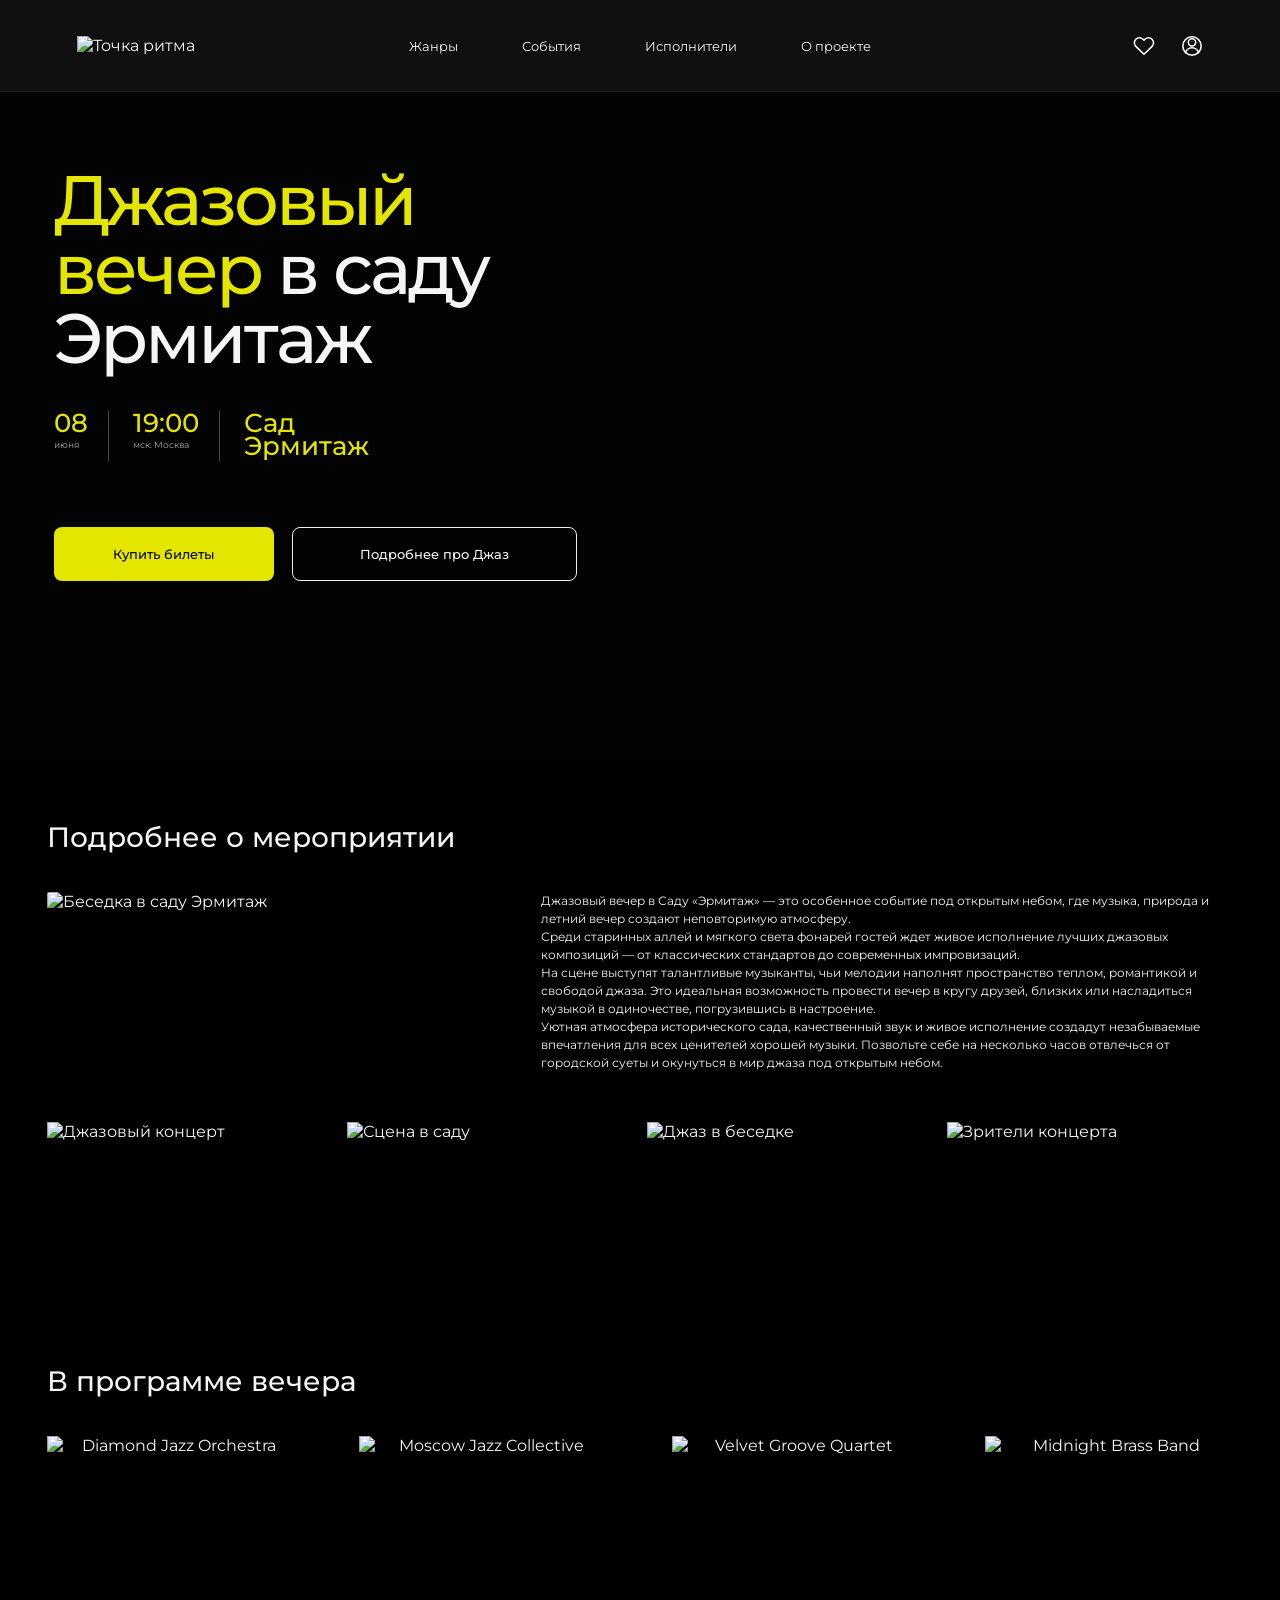
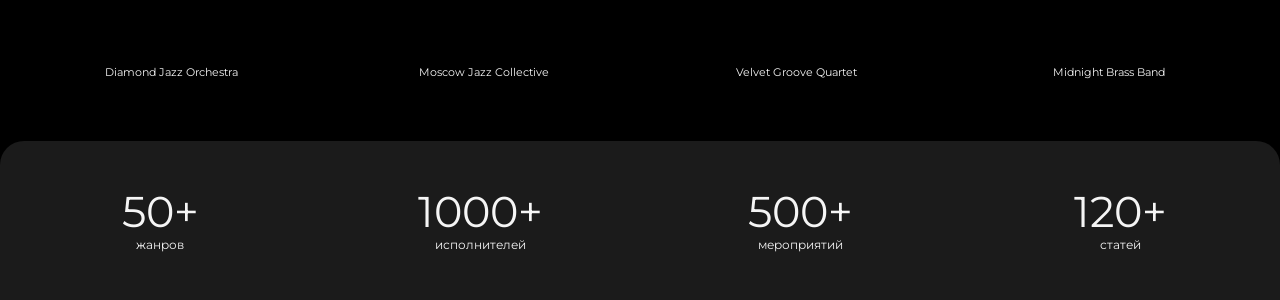
==== event-jazz.html @ b8788c82 "Add files via upload" ====
<!doctype html>
<html lang="ru">
<head>
  <meta charset="UTF-8">
  <meta name="viewport" content="width=device-width,initial-scale=1">
  <meta name="theme-color" content="#000000">
  <title>Джазовый вечер в саду Эрмитаж — Точка ритма</title>
  <link rel="preconnect" href="https://fonts.googleapis.com">
  <link rel="preconnect" href="https://fonts.gstatic.com" crossorigin>
  <link href="https://fonts.googleapis.com/css2?family=Montserrat:wght@400;500;600&display=swap" rel="stylesheet">
  <link rel="stylesheet" href="styles.css">
  <link rel="stylesheet" href="event.css">
</head>
<body class="event-page">
  <header>
    <a class="logo" href="index.html" aria-label="Точка ритма"><img src="assets/logo.png" alt="Точка ритма"></a>
    <nav aria-label="Основная навигация">
      <a href="index.html#genres">Жанры</a>
      <a href="index.html#events">События</a>
      <a href="index.html#artists">Исполнители</a>
      <a href="index.html#about">О проекте</a>
    </nav>
    <div class="actions">
      <button class="favorites-toggle" aria-label="Избранное"><svg viewBox="0 0 24 24"><path d="M20.8 4.6a5.5 5.5 0 0 0-7.8 0L12 5.7l-1.1-1.1a5.5 5.5 0 0 0-7.8 7.8l1.1 1.1L12 21l7.7-7.5 1.1-1.1a5.5 5.5 0 0 0 0-7.8Z"/></svg><span class="favorite-count">0</span></button>
      <button aria-label="Профиль"><svg viewBox="0 0 24 24"><circle cx="12" cy="8" r="4"/><path d="M4.8 20a7.3 7.3 0 0 1 14.4 0"/><circle cx="12" cy="12" r="10"/></svg></button>
      <button class="menu" aria-label="Меню"><span></span><span></span></button>
    </div>
  </header>

  <main>
    <section class="jazz-hero">
      <div class="jazz-copy">
        <h1><em>Джазовый<br>вечер</em> в саду<br>Эрмитаж</h1>
        <div class="event-facts">
          <div><b>08</b><small>июня</small></div>
          <div><b>19:00</b><small>мск. Москва</small></div>
          <div><b>Сад<br>Эрмитаж</b></div>
        </div>
        <div class="jazz-actions">
          <a href="checkout.html" class="button primary">Купить билеты</a>
          <a href="#details" class="button secondary">Подробнее про Джаз</a>
        </div>
      </div>
    </section>

    <section class="event-details content-section" id="details">
      <h2>Подробнее о мероприятии</h2>
      <div class="details-row">
        <img src="assets/jazz-venue.png" alt="Беседка в саду Эрмитаж">
        <p>Джазовый вечер в Саду «Эрмитаж» — это особенное событие под открытым небом, где музыка, природа и летний вечер создают неповторимую атмосферу.<br>Среди старинных аллей и мягкого света фонарей гостей ждет живое исполнение лучших джазовых композиций — от классических стандартов до современных импровизаций.<br>На сцене выступят талантливые музыканты, чьи мелодии наполнят пространство теплом, романтикой и свободой джаза. Это идеальная возможность провести вечер в кругу друзей, близких или насладиться музыкой в одиночестве, погрузившись в настроение.<br>Уютная атмосфера исторического сада, качественный звук и живое исполнение создадут незабываемые впечатления для всех ценителей хорошей музыки. Позвольте себе на несколько часов отвлечься от городской суеты и окунуться в мир джаза под открытым небом.</p>
      </div>
      <div class="event-gallery">
        <img src="assets/jazz-gallery-1.png" alt="Джазовый концерт">
        <img src="assets/jazz-gallery-2.png" alt="Сцена в саду">
        <img src="assets/jazz-gallery-3.png" alt="Джаз в беседке">
        <img src="assets/jazz-gallery-4.png" alt="Зрители концерта">
      </div>
    </section>

    <section class="lineup content-section">
      <h2>В программе вечера</h2>
      <div class="lineup-grid">
        <figure><img src="assets/band-diamond.png" alt="Diamond Jazz Orchestra"><figcaption>Diamond Jazz Orchestra</figcaption></figure>
        <figure><img src="assets/band-moscow.png" alt="Moscow Jazz Collective"><figcaption>Moscow Jazz Collective</figcaption></figure>
        <figure><img src="assets/band-velvet.png" alt="Velvet Groove Quartet"><figcaption>Velvet Groove Quartet</figcaption></figure>
        <figure><img src="assets/band-midnight.png" alt="Midnight Brass Band"><figcaption>Midnight Brass Band</figcaption></figure>
      </div>
    </section>

    <section class="stats">
      <div><b>50+</b><span>жанров</span></div><div><b>1000+</b><span>исполнителей</span></div>
      <div><b>500+</b><span>мероприятий</span></div><div><b>120+</b><span>статей</span></div>
    </section>
  </main>
  <script src="script.js"></script>
</body>
</html>
---- styles.css ----
:root{--acid:#e5e600;--bg:#000;--white:#f5f5f5;--pad:clamp(28px,3.65vw,72px)}
*{box-sizing:border-box}
html{scroll-behavior:smooth}
body{margin:0;background:#000;color:var(--white);font-family:Montserrat,Arial,sans-serif}
button,a{color:inherit;font:inherit}
a{text-decoration:none}
main{width:100%;margin:0;background:#000;overflow:hidden}
.hero{height:801px;position:relative;background:#050505 url("assets/hero.png") center/cover no-repeat}
header{height:92px;position:fixed;z-index:50;top:0;left:0;right:0;background:rgba(17,17,17,.94);backdrop-filter:blur(14px);border-bottom:1px solid rgba(255,255,255,.05);display:grid;grid-template-columns:1fr auto 1fr;align-items:center;padding:0 clamp(28px,6vw,110px);animation:header-in .75s cubic-bezier(.22,1,.36,1) both;transition:height .45s cubic-bezier(.22,1,.36,1),background .45s,box-shadow .45s}
header.scrolled{height:70px;background:rgba(9,9,9,.88);box-shadow:0 12px 34px rgba(0,0,0,.38)}
.logo{display:flex;align-items:center;justify-self:start;transition:transform .4s cubic-bezier(.22,1,.36,1),filter .4s}.logo:hover{transform:scale(1.035);filter:drop-shadow(0 0 12px rgba(229,230,0,.2))}.logo img{display:block;width:clamp(150px,13vw,194px);height:auto}
nav{display:flex;align-items:center;justify-content:center;gap:clamp(38px,5vw,82px);margin:0}nav a{font-size:13px;white-space:nowrap;position:relative;transition:color .3s,transform .3s}nav a:after{content:"";position:absolute;left:50%;right:50%;bottom:-10px;height:1px;background:var(--acid);transition:left .35s cubic-bezier(.22,1,.36,1),right .35s cubic-bezier(.22,1,.36,1)}nav a:hover{color:var(--acid);transform:translateY(-2px)}nav a:hover:after{left:0;right:0}
.actions{display:flex;align-items:center;justify-self:end;gap:26px}.actions button{width:22px;height:22px;border:0;padding:0;background:none;cursor:pointer;position:relative;transition:transform .35s cubic-bezier(.22,1,.36,1),filter .35s}.actions button:hover{transform:translateY(-2px) scale(1.12);filter:drop-shadow(0 0 7px rgba(229,230,0,.5))}.actions button:active{transform:scale(.9)}.actions svg{fill:none;stroke:#fff;stroke-width:1.7;width:100%;height:100%;transition:stroke .3s,fill .3s}.actions button:hover svg{stroke:var(--acid)}.favorites-toggle.has-favorites svg{stroke:#ef3f4f;fill:#ef3f4f}.favorite-count{position:absolute;right:-9px;top:-8px;min-width:15px;height:15px;padding:0 3px;border-radius:10px;background:#ef3f4f;color:#fff;font-size:8px;display:none;place-items:center}.favorite-count.visible{display:grid}.menu{display:none}.menu span{display:block;background:white;height:1px;margin:5px 0}
.hero-copy{position:absolute;left:55px;top:170px}.hero h1{font-size:58px;line-height:1.15;letter-spacing:-2.5px;font-weight:500;margin:0;animation:copy-in .9s .18s cubic-bezier(.22,1,.36,1) both}.hero h1 em{font-style:normal;color:var(--acid)}.hero-copy p{font-size:13px;line-height:1.45;margin:15px 0 0;animation:copy-in .9s .32s cubic-bezier(.22,1,.36,1) both}.hero-buttons{display:flex;gap:18px;margin-top:120px;animation:copy-in .9s .46s cubic-bezier(.22,1,.36,1) both}.button{height:61px;min-width:278px;border-radius:8px;display:grid;place-items:center;font-size:16px;font-weight:500;position:relative;isolation:isolate;overflow:hidden;transition:transform .35s cubic-bezier(.22,1,.36,1),box-shadow .35s,border-color .35s,background .35s}.button:before{content:"";position:absolute;z-index:-1;top:-40%;bottom:-40%;left:-45%;width:28%;background:linear-gradient(90deg,transparent,rgba(255,255,255,.48),transparent);transform:skewX(-22deg);transition:left .65s cubic-bezier(.22,1,.36,1)}.button:hover:before{left:120%}.button:hover{transform:translateY(-4px)}.button:active{transform:translateY(0) scale(.975);transition-duration:.12s}.primary{background:var(--acid);color:#000}.primary:hover{box-shadow:0 12px 35px rgba(229,230,0,.22)}.secondary{border:1px solid #eee;background:rgba(0,0,0,.2)}.secondary:hover{border-color:var(--acid);background:rgba(229,230,0,.06);box-shadow:0 12px 35px rgba(0,0,0,.4)}
.content-section{padding:0 var(--pad)}.section-title{height:91px;display:flex;align-items:center;justify-content:space-between}.section-title h2{font-weight:400;text-transform:uppercase;font-size:29px;letter-spacing:-1px;margin:0}.section-title a{font-size:10px}
.genres{padding-top:12px}.genre-grid{display:grid;grid-template-columns:repeat(5,1fr);gap:24px}.genre-grid a{border-radius:16px;overflow:hidden;position:relative}.genre-grid img{display:block;width:100%;aspect-ratio:1;object-fit:cover;transition:transform .55s cubic-bezier(.22,1,.36,1),filter .55s}.genre-grid a:hover img{transform:scale(1.045);filter:brightness(1.08)}.genre-favorite{position:absolute;right:12px;top:12px;width:36px;height:36px;border:1px solid rgba(255,255,255,.35);border-radius:50%;background:rgba(0,0,0,.66);backdrop-filter:blur(8px);color:#fff;font-size:17px;display:grid;place-items:center;cursor:pointer;opacity:0;transform:translateY(-7px);transition:opacity .35s,transform .35s,background .35s,color .35s,border-color .35s}.genre-grid a:hover .genre-favorite,.genre-favorite.active{opacity:1;transform:none}.genre-favorite:hover,.genre-favorite.active{background:#ef3f4f;color:#fff;border-color:#ef3f4f}.favorites-panel{position:fixed;z-index:70;right:clamp(18px,5vw,90px);top:78px;width:min(300px,calc(100vw - 36px));padding:18px;border:1px solid #2d2d2d;border-radius:13px;background:rgba(14,14,14,.97);box-shadow:0 20px 50px rgba(0,0,0,.6);opacity:0;visibility:hidden;transform:translateY(-10px);transition:.3s}.favorites-panel.open{opacity:1;visibility:visible;transform:none}.favorites-panel h3{font-size:15px;margin:0 0 13px}.favorites-panel p{font-size:11px;color:#8c8c8c;margin:0}.favorites-panel ul{list-style:none;padding:0;margin:0}.favorites-panel li{padding:10px 0;border-top:1px solid #282828;font-size:12px;display:flex;justify-content:space-between}.favorites-panel li span{color:#ef3f4f}
.subgenres{padding-top:70px}.subgenres .section-title{height:75px}.subgenre-grid{display:grid;grid-template-columns:repeat(5,1fr);gap:16px}.subgenre-card{height:190px;position:relative;border:1px solid #242424;border-radius:13px;overflow:hidden;padding:16px;background:radial-gradient(circle at 50% 35%,rgba(255,255,255,.16),transparent 28%),linear-gradient(145deg,#171717,#050505 72%);cursor:pointer;transition:transform .45s cubic-bezier(.22,1,.36,1),border-color .45s,box-shadow .45s}.subgenre-card:before{content:"";position:absolute;inset:0;background:linear-gradient(120deg,transparent 28%,rgba(229,230,0,.09) 50%,transparent 72%);transform:translateX(-120%);transition:transform .7s cubic-bezier(.22,1,.36,1)}.subgenre-card:hover{transform:translateY(-7px);border-color:rgba(229,230,0,.48);box-shadow:0 18px 35px rgba(0,0,0,.45)}.subgenre-card:hover:before{transform:translateX(120%)}.sub-number{position:absolute;top:13px;left:15px;color:#777;font-size:9px;letter-spacing:.14em}.pulse-art{position:absolute;left:50%;top:43%;width:95px;height:95px;transform:translate(-50%,-50%);display:grid;place-items:center}.pulse-art i{position:absolute;border:1px solid rgba(255,255,255,.2);border-radius:50%;width:34px;height:34px;transition:transform .6s,border-color .6s}.pulse-art i:nth-child(2){width:62px;height:62px}.pulse-art i:nth-child(3){width:90px;height:90px}.subgenre-card:hover .pulse-art i{transform:scale(1.08);border-color:rgba(229,230,0,.5)}.house .pulse-art i{border-radius:8px;transform:rotate(45deg)}.house:hover .pulse-art i{transform:rotate(135deg) scale(1.06)}.trance .pulse-art i{border-radius:50% 0 50% 50%;transform:rotate(-45deg)}.dnb .pulse-art i{border-width:0 1px;border-radius:0;transform:rotate(28deg)}.dubstep .pulse-art i{border-radius:50%;height:20px}.sub-copy{position:absolute;left:15px;bottom:14px}.sub-copy h3{font-size:clamp(17px,1.6vw,25px);font-weight:500;text-transform:uppercase;margin:0}.sub-copy p{font-size:8px;color:#8d8d8d;margin:4px 0 0}.play-subgenre{position:absolute;right:13px;bottom:13px;width:31px;height:31px;border:1px solid #484848;border-radius:50%;background:#090909;color:var(--acid);display:grid;place-items:center;cursor:pointer;transition:transform .35s,background .35s,border-color .35s}.play-subgenre span{font-size:10px;margin-left:2px}.play-subgenre:hover{transform:scale(1.12);background:var(--acid);color:#000;border-color:var(--acid)}.equalizer{position:absolute;right:52px;bottom:18px;height:20px;display:flex;align-items:flex-end;gap:2px;opacity:0;transition:opacity .3s}.equalizer i{display:block;width:2px;height:4px;background:var(--acid)}.subgenre-card.playing{border-color:var(--acid);box-shadow:0 0 32px rgba(229,230,0,.1)}.subgenre-card.playing .equalizer{opacity:1}.subgenre-card.playing .play-subgenre{background:var(--acid);color:#000;border-color:var(--acid)}.subgenre-card.playing .equalizer i{animation:eq .72s ease-in-out infinite alternate}.subgenre-card.playing .equalizer i:nth-child(2){animation-delay:-.45s}.subgenre-card.playing .equalizer i:nth-child(3){animation-delay:-.2s}.subgenre-card.playing .equalizer i:nth-child(4){animation-delay:-.6s}.subgenre-card.playing .equalizer i:nth-child(5){animation-delay:-.32s}.subgenre-card.playing .pulse-art{animation:art-pulse 1.8s ease-in-out infinite}
.home-page>.favorites-panel~*{}.home-page .subgenres,.home-page .legends{display:none}
@keyframes eq{to{height:19px}}@keyframes art-pulse{50%{filter:drop-shadow(0 0 10px rgba(229,230,0,.65));transform:translate(-50%,-50%) scale(1.06)}}
.legends{padding-top:72px}.legends .section-title{height:75px}.legend-grid{display:grid;grid-template-columns:repeat(4,1fr);gap:18px}.legend-card{height:245px;position:relative;overflow:hidden;border:1px solid #242424;border-radius:13px;background:#080808;cursor:pointer;transition:transform .48s cubic-bezier(.22,1,.36,1),border-color .48s,box-shadow .48s}.legend-card:after{content:"";position:absolute;inset:0;background:linear-gradient(180deg,transparent 32%,rgba(0,0,0,.1) 52%,#050505 100%);pointer-events:none}.legend-photo{position:absolute;inset:0;background-size:cover;background-position:center;filter:grayscale(1) contrast(1.15);transition:transform .7s cubic-bezier(.22,1,.36,1),filter .7s}.daft-punk .legend-photo{background-image:url("assets/genre-electronic.png");background-position:58% 56%}.nina .legend-photo{background-image:url("assets/artist-rihanna.png");background-position:center 20%}.deadmau5 .legend-photo{background-image:url("assets/event-techno.png");background-position:65% center}.prodigy .legend-photo{background-image:url("assets/event-rock.png");background-position:78% center}.legend-card:hover{transform:translateY(-8px);border-color:rgba(229,230,0,.5);box-shadow:0 22px 45px rgba(0,0,0,.5)}.legend-card:hover .legend-photo{transform:scale(1.065);filter:grayscale(.65) contrast(1.18) sepia(.12)}.legend-index{position:absolute;z-index:2;left:15px;top:14px;color:var(--acid);font-size:9px;letter-spacing:.15em}.legend-info{position:absolute;z-index:2;left:15px;bottom:15px;transition:transform .45s cubic-bezier(.22,1,.36,1)}.legend-info h3{font-size:clamp(19px,2vw,29px);line-height:1;text-transform:uppercase;font-weight:500;margin:0}.legend-info p{font-size:8px;color:#8d8d8d;margin:7px 0 0}.legend-arrow{position:absolute;z-index:2;right:15px;bottom:16px;width:31px;height:31px;border:1px solid #444;border-radius:50%;display:grid;place-items:center;color:var(--acid);font-size:15px;opacity:0;transform:translate(-8px,8px);transition:opacity .4s,transform .4s,background .4s,color .4s}.legend-card:hover .legend-info{transform:translateY(-3px)}.legend-card:hover .legend-arrow{opacity:1;transform:none}.legend-arrow:hover{background:var(--acid);color:#000}
.events{padding-top:73px}.events .section-title{height:70px}.event-grid{display:grid;grid-template-columns:repeat(4,1fr);gap:22px}.event-grid article{height:260px;position:relative;padding:14px 14px 15px;background:linear-gradient(to bottom,transparent 26%,rgba(0,0,0,.12) 50%,#000 100%),var(--photo) center/cover no-repeat;border-radius:12px;display:flex;flex-direction:column;justify-content:flex-end;overflow:hidden;cursor:pointer;transition:transform .42s cubic-bezier(.22,1,.36,1),box-shadow .42s,filter .42s}.event-grid article:after{content:"";position:absolute;inset:0;border-radius:inherit;border:1px solid transparent;pointer-events:none;transition:border-color .42s}.event-grid article:hover{transform:translateY(-6px);box-shadow:0 18px 42px rgba(229,230,0,.1);filter:brightness(1.08)}.event-grid article:hover:after{border-color:rgba(229,230,0,.28)}.date{position:absolute;left:14px;top:13px;background:var(--acid);color:#000;border-radius:7px;padding:5px 8px 6px;text-align:center;line-height:1;font-size:14px;transition:transform .42s cubic-bezier(.22,1,.36,1),box-shadow .42s}.event-grid article:hover .date{transform:translateY(-2px) scale(1.04);box-shadow:0 7px 20px rgba(229,230,0,.2)}.date b{font-size:28px;font-weight:400;display:block}.event-grid h3{font-size:13px;font-weight:400;line-height:1.35;margin:0 0 26px;transition:transform .42s}.event-grid article:hover h3{transform:translateY(-3px)}.event-grid p{font-size:8px;margin:0}
.event-link{display:block}.event-link article{width:100%}
.artists{padding-top:75px}.artists .section-title{height:65px}.artist-grid{display:grid;grid-template-columns:repeat(6,1fr);gap:35px}.artist-grid figure{margin:0;text-align:center}.artist-grid img{display:block;width:100%;aspect-ratio:1;object-fit:contain}.artist-grid figcaption{font-size:13px;margin-top:12px}
.stats{height:159px;margin-top:65px;border-radius:24px 24px 0 0;background:#1b1b1b;display:grid;grid-template-columns:repeat(4,1fr);align-items:center;text-align:center}.stats b{display:block;font-size:43px;line-height:1;font-weight:400}.stats span{display:block;font-size:12px;margin-top:4px}
.reveal{opacity:0;transform:translateY(34px);transition:opacity .8s cubic-bezier(.22,1,.36,1),transform .8s cubic-bezier(.22,1,.36,1)}.reveal.visible{opacity:1;transform:none}
@keyframes header-in{from{opacity:0;transform:translateY(-100%)}to{opacity:1;transform:none}}
@keyframes copy-in{from{opacity:0;transform:translateY(28px)}to{opacity:1;transform:none}}
@media(prefers-reduced-motion:reduce){html{scroll-behavior:auto}*,*:before,*:after{animation-duration:.01ms!important;animation-iteration-count:1!important;transition-duration:.01ms!important}.reveal{opacity:1;transform:none}}
@media(max-width:900px){:root{--pad:28px}.hero{height:700px;background-position:62% center}header{height:70px;padding:0 20px;grid-template-columns:1fr auto}.logo img{width:155px}nav{display:none}nav.open{display:flex;position:fixed;top:70px;left:0;right:0;margin:0;padding:30px;gap:24px;background:#111;flex-direction:column;border-top:1px solid #292929}.menu{display:block!important}.hero-copy{left:35px;top:135px}.hero h1{font-size:48px}.hero-buttons{margin-top:100px}.button{min-width:220px}.genre-grid{gap:12px}.subgenre-grid{grid-template-columns:repeat(3,1fr)}.legend-grid{grid-template-columns:repeat(2,1fr)}.section-title h2{font-size:24px}.event-grid{grid-template-columns:repeat(2,1fr)}.artist-grid{grid-template-columns:repeat(3,1fr)}}
@media(max-width:600px){body{background:#000}.hero{height:660px;background-position:66% center}.hero:after{content:"";position:absolute;inset:70px 0 0;background:linear-gradient(90deg,rgba(0,0,0,.35),transparent)}header{padding:0 18px}.logo img{width:132px}.actions{gap:15px}.hero-copy{z-index:2;left:20px;top:125px}.hero h1{font-size:40px;line-height:1.13;letter-spacing:-1.7px}.hero-copy p{font-size:10px}.hero-buttons{margin-top:90px;flex-direction:column;gap:10px}.button{height:50px;min-width:190px;width:max-content;padding:0 18px;font-size:13px}.content-section{padding-left:18px;padding-right:18px}.section-title{height:78px}.section-title h2{font-size:20px}.section-title a{font-size:8px}.genre-grid{display:flex;overflow-x:auto;scroll-snap-type:x mandatory}.genre-grid a{min-width:165px;scroll-snap-align:start}.subgenres{padding-top:42px}.subgenre-grid{display:flex;overflow-x:auto;scroll-snap-type:x mandatory;padding-bottom:10px}.subgenre-card{min-width:205px;scroll-snap-align:start}.legends{padding-top:38px}.legend-grid{display:flex;overflow-x:auto;scroll-snap-type:x mandatory;padding-bottom:10px}.legend-card{min-width:245px;scroll-snap-align:start}.events{padding-top:40px}.event-grid{grid-template-columns:1fr}.event-grid article{height:230px}.artists{padding-top:40px}.artist-grid{gap:24px 12px}.artist-grid figcaption{font-size:10px}.stats{height:auto;padding:35px 10px;grid-template-columns:repeat(2,1fr);gap:35px;margin-top:45px}.stats b{font-size:33px}}
---- event.css ----
.event-page main{overflow:hidden}
.jazz-hero{height:min(760px,74vw);min-height:570px;background:#030303 url("assets/jazz-hero.png") center/cover no-repeat;position:relative}
.jazz-copy{position:absolute;left:clamp(38px,4.2vw,78px);top:clamp(145px,13vw,210px)}
.jazz-copy h1{font-size:clamp(48px,5.5vw,86px);font-weight:500;line-height:.98;letter-spacing:-3px;margin:0;animation:copy-in .9s .18s cubic-bezier(.22,1,.36,1) both}.jazz-copy h1 em{color:var(--acid);font-style:normal}
.event-facts{display:flex;align-items:flex-start;gap:24px;margin-top:38px}.event-facts>div{min-height:50px;padding-right:20px;border-right:1px solid rgba(255,255,255,.28)}.event-facts>div:last-child{border:0}.event-facts b{display:block;color:var(--acid);font-size:clamp(19px,2vw,30px);font-weight:500;line-height:.9}.event-facts small{display:block;font-size:9px;margin-top:5px;color:#aaa}
.jazz-actions{display:flex;gap:18px;margin-top:66px}.jazz-actions .button{height:54px;min-width:220px;font-size:13px}.jazz-actions .secondary{min-width:285px}
.event-details{padding-top:60px}.event-details h2,.lineup h2{font-size:clamp(22px,2.2vw,34px);font-weight:500;margin:0 0 38px}.details-row{display:grid;grid-template-columns:40% 1fr;gap:20px}.details-row img{width:100%;height:100%;max-height:390px;object-fit:cover;border-radius:2px}.details-row p{font-size:clamp(10px,.95vw,14px);line-height:1.48;margin:0}
.event-gallery{display:grid;grid-template-columns:repeat(4,1fr);gap:14px;margin-top:50px}.event-gallery img{width:100%;aspect-ratio:1.55;object-fit:cover;transition:transform .45s cubic-bezier(.22,1,.36,1),filter .45s}.event-gallery img:hover{transform:translateY(-5px);filter:brightness(1.08)}
.lineup{padding-top:58px}.lineup-grid{display:grid;grid-template-columns:repeat(4,1fr);gap:clamp(24px,5vw,80px)}.lineup figure{margin:0;text-align:center}.lineup img{display:block;width:100%;aspect-ratio:1.18;object-fit:contain;transition:transform .45s cubic-bezier(.22,1,.36,1)}.lineup figure:hover img{transform:scale(1.035)}.lineup figcaption{font-size:11px;margin-top:18px}.event-page .stats{margin-top:62px}
@media(max-width:900px){.jazz-hero{height:680px;background-position:58% center}.jazz-copy{left:30px;top:125px}.jazz-copy h1{font-size:56px}.details-row{grid-template-columns:1fr}.details-row img{height:350px}.lineup-grid{gap:20px}.event-gallery{grid-template-columns:repeat(2,1fr)}}
@media(max-width:600px){.jazz-hero{height:660px;min-height:0;background-position:62% center}.jazz-hero:after{content:"";position:absolute;inset:70px 0 0;background:linear-gradient(90deg,rgba(0,0,0,.5),transparent 80%);pointer-events:none}.jazz-copy{z-index:1;left:20px;top:125px}.jazz-copy h1{font-size:42px;letter-spacing:-1.5px}.event-facts{gap:10px;margin-top:28px}.event-facts>div{padding-right:10px}.jazz-actions{flex-direction:column;gap:10px;margin-top:50px}.jazz-actions .button,.jazz-actions .secondary{min-width:205px;width:max-content}.event-details{padding-top:42px}.event-details h2,.lineup h2{font-size:21px;margin-bottom:25px}.details-row img{height:240px}.details-row p{font-size:10px}.event-gallery{gap:8px;margin-top:28px}.lineup-grid{grid-template-columns:repeat(2,1fr);gap:30px 14px}.lineup figcaption{font-size:9px;margin-top:10px}}
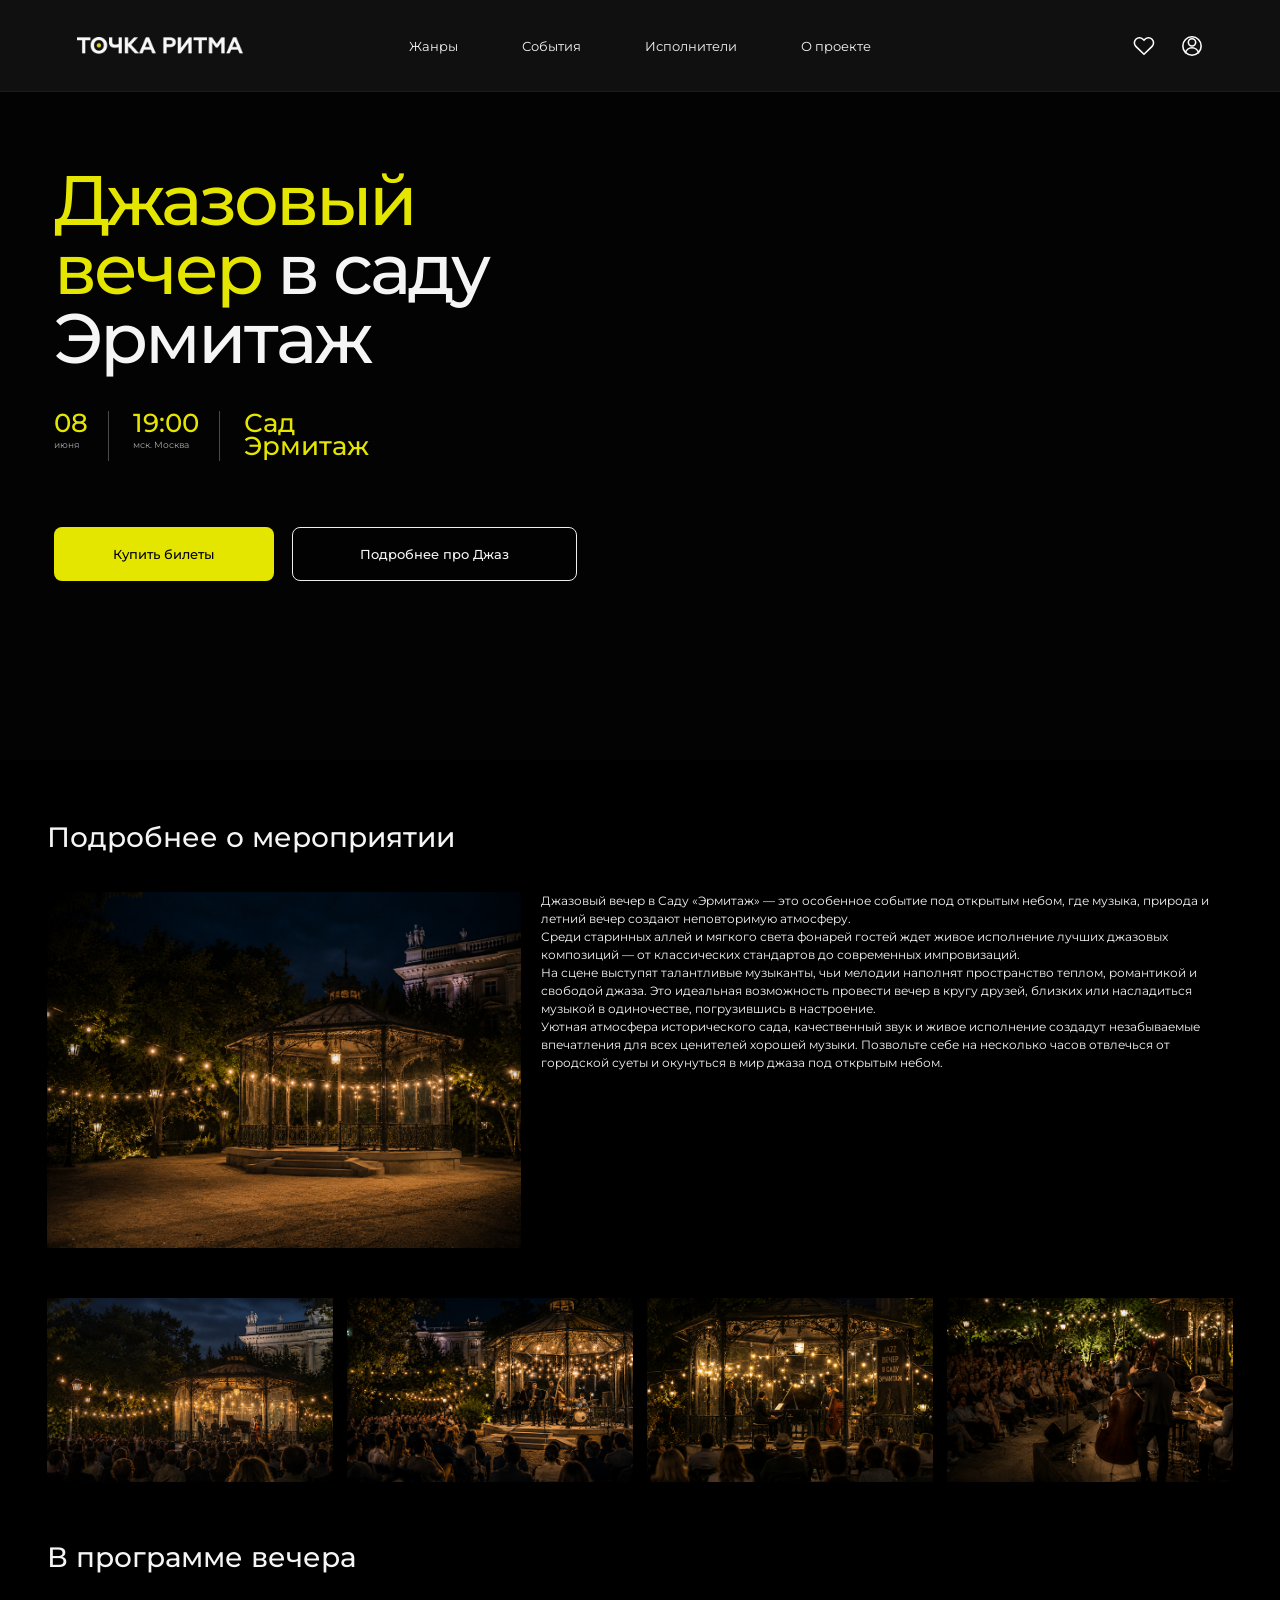
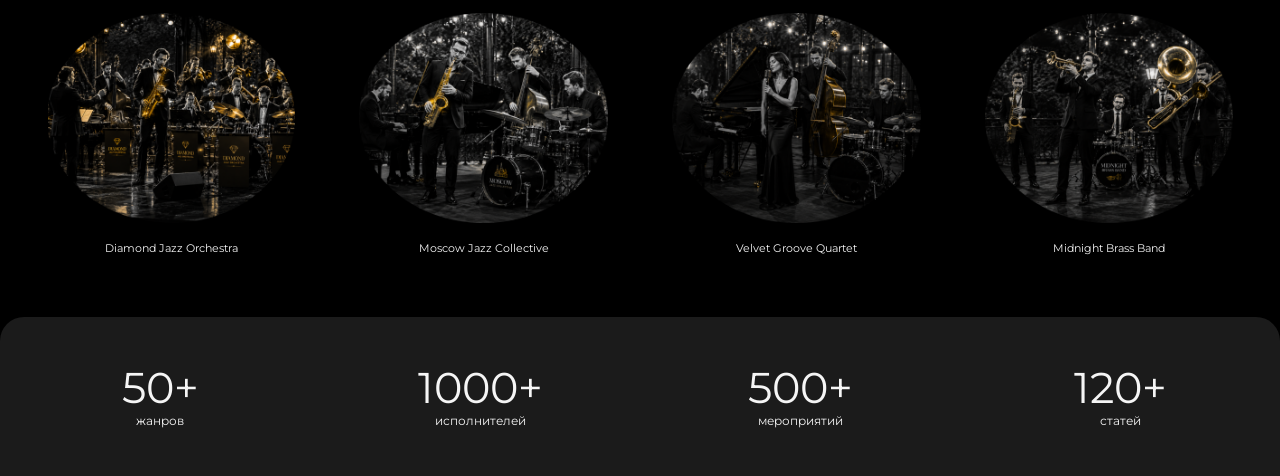
==== commit 3db36560: "Add files via upload" ====
--- a/event-jazz.html
+++ b/event-jazz.html
@@ -38,7 +38,7 @@
         </div>
         <div class="jazz-actions">
           <a href="checkout.html" class="button primary">Купить билеты</a>
-          <a href="#details" class="button secondary">Подробнее про Джаз</a>
+          <a href="genre-jazz.html" class="button secondary">Подробнее про Джаз</a>
         </div>
       </div>
     </section>
